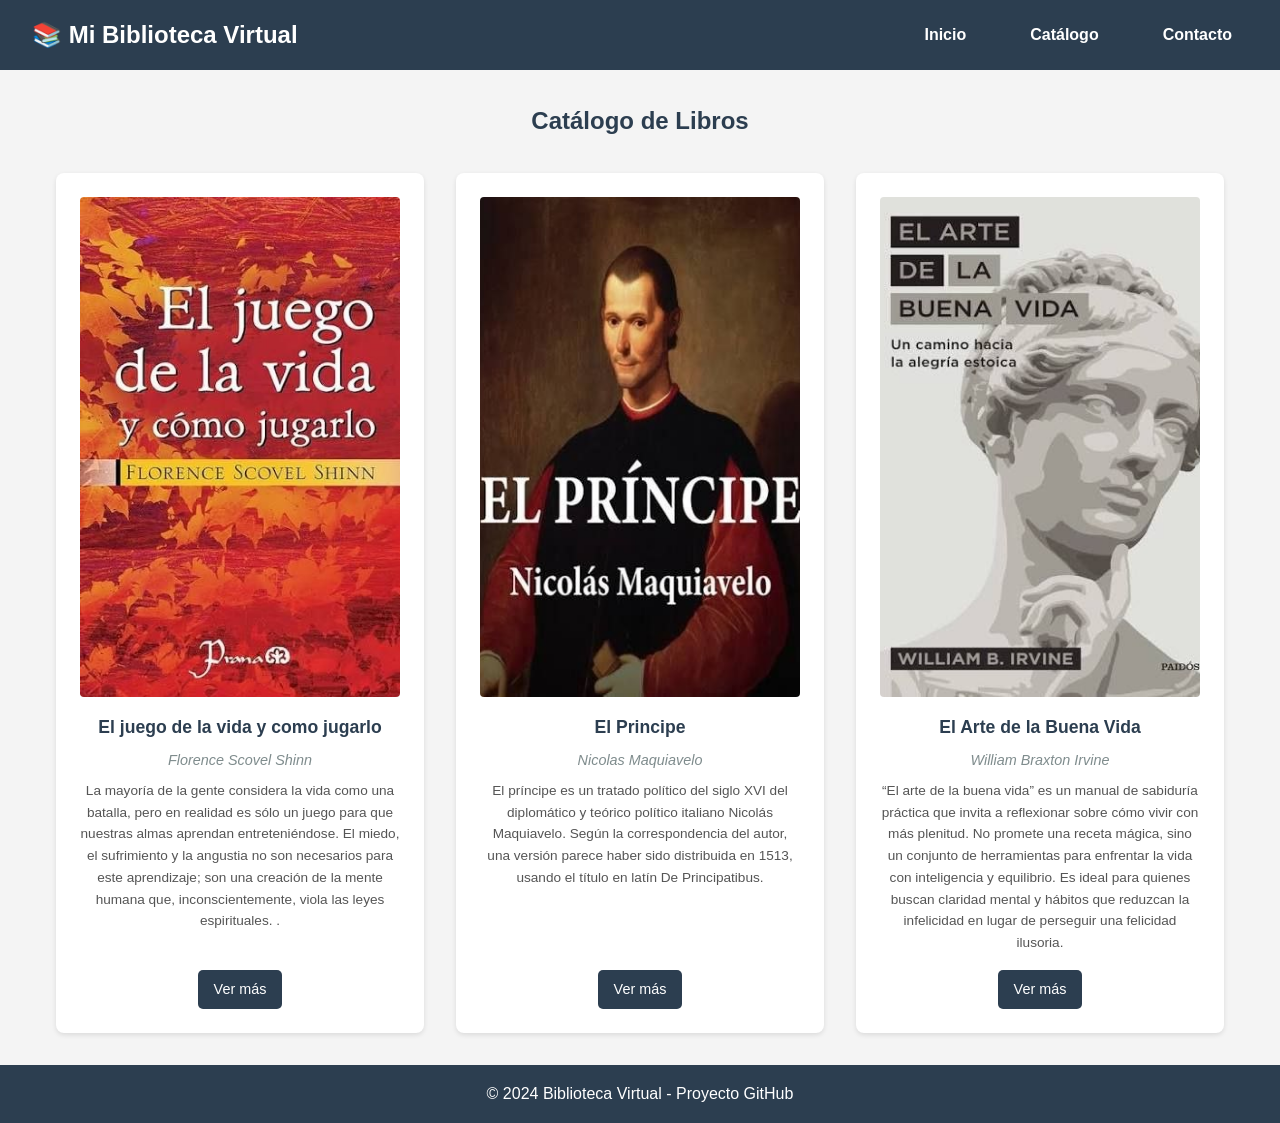
==== catalogo.html @ 231d5622 "Agregada pagina de catlogo con grid de libros y diseño responsive" ====
<!DOCTYPE html>
<html lang="es">
    <head>
        <meta charset="UTF-8">
        <meta name="viewport" content="width=device-width, initial-scale=1.0">
        <title>Catalogo - Bilbioteca Virtual</title>
        <link rel="stylesheet" href="catalogo-style.css">
    </head>
    <body>
        
        <header>
            <h1>📚 Mi Biblioteca Virtual</h1>
            <nav>
                <ul>
                    <li><a href="index.html">Inicio</a></li>
                    <li><a href="catalogo.html">Catálogo</a></li>
                    <li><a href="#">Contacto</a></li>
                </ul>
            </nav>
        </header>

        <main>
            <section id="estanteria">
                <h2>Catálogo de Libros</h2>
                
                <div class="grid-libros">
                    
                    <article class="libro">
                        <img src="img/libro1.jpg" alt="Portada de El juego de la vida">
                        <h3>El juego de la vida y como jugarlo</h3>
                        <p class="autor">Florence Scovel Shinn</p>
                        <p class="descripcion">La mayoría de la gente considera la vida como una batalla, pero en realidad es sólo un juego para que nuestras almas aprendan entreteniéndose. El miedo, el sufrimiento y la angustia no son necesarios para este aprendizaje; son una creación de la mente humana que, inconscientemente, viola las leyes espirituales. .</p>
                        <a href="#" class="btn">Ver más</a>
                    </article>

                    <article class="libro">
                        <img src="img/libro2.jpg" alt="Portada de El Principe">
                        <h3>El Principe</h3>
                        <p class="autor">Nicolas Maquiavelo</p>
                        <p class="descripcion">El príncipe es un tratado político del siglo XVI del diplomático y teórico político italiano Nicolás Maquiavelo. Según la correspondencia del autor, una versión parece haber sido distribuida en 1513, usando el título en latín De Principatibus.</p>
                        <a href="#" class="btn">Ver más</a>
                    </article>

                    <article class="libro">
                        <img src="img/libro3.jpg" alt="Portada de El Arte de la Buena Vida">
                        <h3>El Arte de la Buena Vida</h3>
                        <p class="autor">William Braxton Irvine</p>
                        <p class="descripcion">“El arte de la buena vida” es un manual de sabiduría práctica que invita a reflexionar sobre cómo vivir con más plenitud. No promete una receta mágica, sino un conjunto de herramientas para enfrentar la vida con inteligencia y equilibrio. Es ideal para quienes buscan claridad mental y hábitos que reduzcan la infelicidad en lugar de perseguir una felicidad ilusoria.</p>
                        <a href="#" class="btn">Ver más</a>
                    </article>

                </div>
            </section>
        </main>

        <footer>
            <p>&copy; 2024 Biblioteca Virtual - Proyecto GitHub</p>
        </footer>

    </body>
</html>
---- catalogo-style.css ----
* {
    margin: 0;
    padding: 0;
    box-sizing: border-box;
}

body {
    font-family: 'Segoe UI', Tahoma, Geneva, Verdana, sans-serif;
    line-height: 1.6;
    color: #333;
    background-color: #f4f4f4;
}

/* ========== HEADER Y NAV (Común a todas las páginas) ========== */
header {
    background-color: #2c3e50;
    color: white;
    padding: 1rem 2rem;
    display: flex;
    justify-content: space-between;
    align-items: center;
}

header h1 {
    font-size: 1.5rem;
}

nav ul {
    list-style: none;
    display: flex;
    justify-content: center;
    gap: 2rem;
    flex-wrap: wrap;
}

nav a {
    color: white;
    text-decoration: none;
    font-weight: bold;
    padding: 0.5rem 1rem;
    border-radius: 5px;
    transition: background-color 0.3s;
}

nav a:hover {
    background-color: #34495e;
}

/* ========== FOOTER (Común a todas las páginas) ========== */
footer {    background-color: #2c3e50;
    color: white;
    text-align: center;
    padding: 1rem;
    margin-top: 2rem;
}

/* ========== MAIN - PÁGINA DE INICIO ========== */
#bienvenida, #libros {
    background: white;
    padding: 2rem;
    margin-bottom: 2rem;
    border-radius: 8px;
    box-shadow: 0 2px 5px rgba(0,0,0,0.1);
}

#bienvenida h2, #libros h3 {
    color: #2c3e50;
    margin-bottom: 1rem;
}

/* ========== MAIN - PÁGINA DE CATÁLOGO ========== */
#estanteria {
    max-width: 1200px;
    margin: 2rem auto;
    padding: 0 1rem;
}

#estanteria h2 {
    text-align: center;
    margin-bottom: 2rem;
    color: #2c3e50;
}

.grid-libros {
    display: grid;
    grid-template-columns: repeat(3, 1fr);
    gap: 2rem;
}

.libro {
    display: flex;
    flex-direction: column;
    height: 100%;
    background: white;
    padding: 1.5rem;
    border-radius: 8px;
    box-shadow: 0 2px 5px rgba(0,0,0,0.1);
    text-align: center;
}

.libro img {
    width: 100%;    
    height: 500px;
    object-fit: cover;
    border-radius: 4px;
    margin-bottom: 1rem;
}

.libro h3 {
    color: #2c3e50;
    margin-bottom: 0.5rem;
    font-size: 1.1rem;
}

.libro .autor {
    color: #7f8c8d;
    font-style: italic;
    margin-bottom: 0.5rem;
    font-size: 0.9rem;
}

.libro .descripcion {
    font-size: 0.85rem;
    margin-bottom: 1rem;
    color: #555;
}

.btn {
    margin-top: auto;
    display: inline-block;
    background-color: #2c3e50;
    color: white;
    padding: 0.5rem 1rem;
    text-decoration: none;
    border-radius: 5px;
    transition: background-color 0.3s;
    font-size: 0.9rem;
    align-self: center;
}

.btn:hover {
    background-color: #34495e;
}

/* ========== RESPONSIVE ========== */
@media (max-width: 768px) {
    header {
        flex-direction: column;
        text-align: center;
    }

    header h1 {
        margin-bottom: 1rem;
    }
    .grid-libros {
        grid-template-columns: repeat(2, 1fr);
    }
}

@media (max-width: 480px) {
    .grid-libros {
        grid-template-columns: 1fr;
    }

    nav ul {
        gap: 1rem;
    }
}
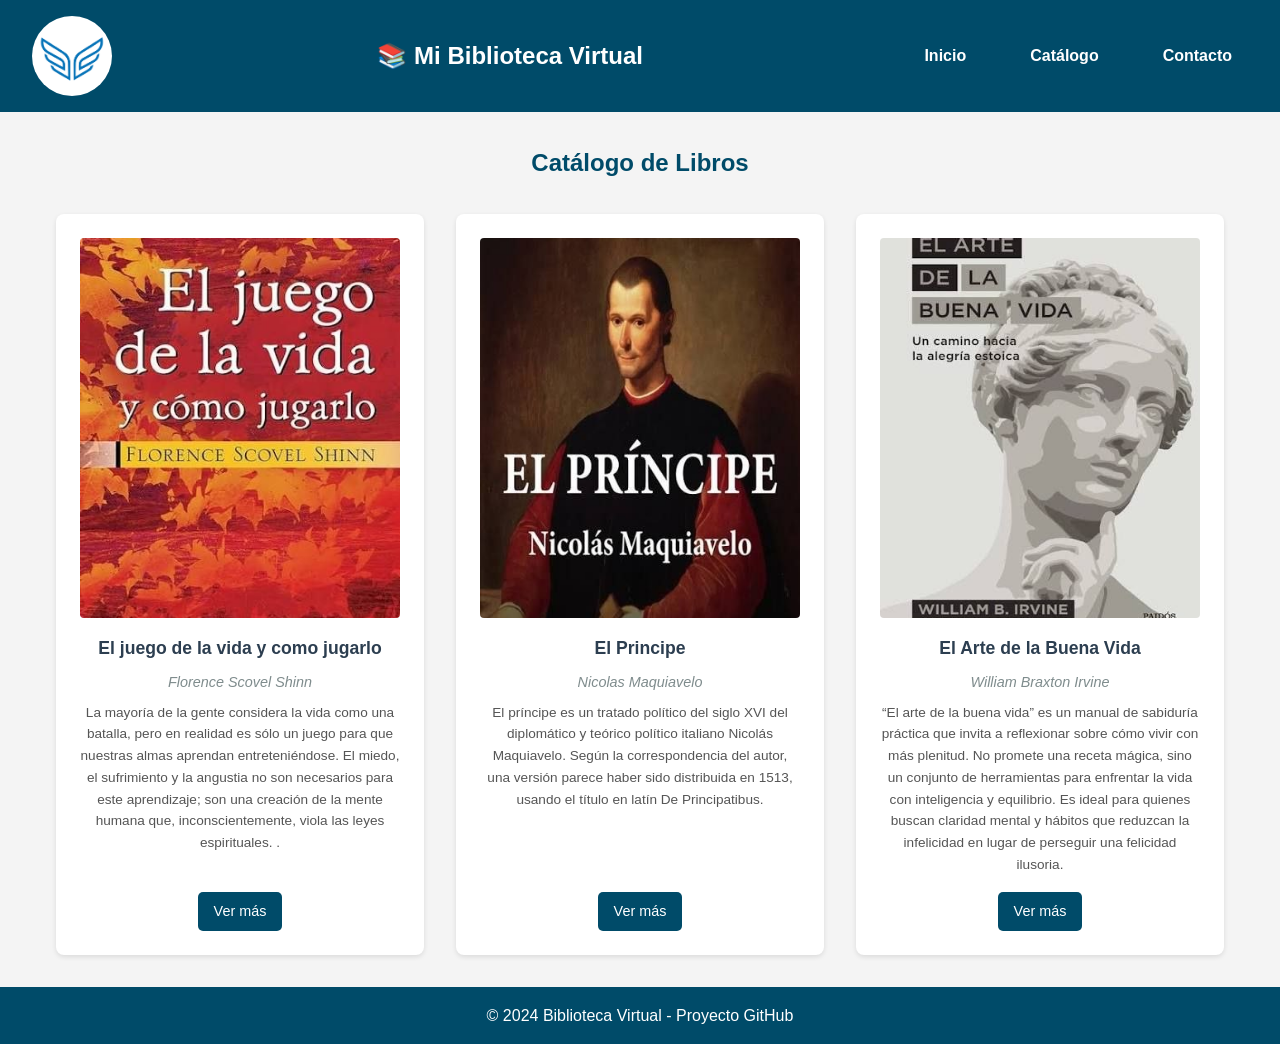
==== commit f8c1c8b1: "Estetica de la pagina actualizada" ====
--- a/catalogo.html
+++ b/catalogo.html
@@ -9,6 +9,7 @@
     <body>
         
         <header>
+            <img src="img/Paradisoft.png" alt="Logo Universidad">
             <h1>📚 Mi Biblioteca Virtual</h1>
             <nav>
                 <ul>
--- a/catalogo-style.css
+++ b/catalogo-style.css
@@ -13,7 +13,7 @@
 
 /* ========== HEADER Y NAV (Común a todas las páginas) ========== */
 header {
-    background-color: #2c3e50;
+    background-color: #004b69;
     color: white;
     padding: 1rem 2rem;
     display: flex;
@@ -24,6 +24,13 @@
 header h1 {
     font-size: 1.5rem;
 }
+
+header img{
+    height: 80px;
+    width: 80px;
+    border-radius: 40px;
+}
+
 
 nav ul {
     list-style: none;
@@ -43,11 +50,11 @@
 }
 
 nav a:hover {
-    background-color: #34495e;
+    background-color: #002e41;
 }
 
 /* ========== FOOTER (Común a todas las páginas) ========== */
-footer {    background-color: #2c3e50;
+footer {    background-color: #004b69;
     color: white;
     text-align: center;
     padding: 1rem;
@@ -64,7 +71,7 @@
 }
 
 #bienvenida h2, #libros h3 {
-    color: #2c3e50;
+    color: #004b69;
     margin-bottom: 1rem;
 }
 
@@ -78,7 +85,7 @@
 #estanteria h2 {
     text-align: center;
     margin-bottom: 2rem;
-    color: #2c3e50;
+    color: #004b69;
 }
 
 .grid-libros {
@@ -100,7 +107,7 @@
 
 .libro img {
     width: 100%;    
-    height: 500px;
+    height: 380px;
     object-fit: cover;
     border-radius: 4px;
     margin-bottom: 1rem;
@@ -128,7 +135,7 @@
 .btn {
     margin-top: auto;
     display: inline-block;
-    background-color: #2c3e50;
+    background-color: #004b69;
     color: white;
     padding: 0.5rem 1rem;
     text-decoration: none;
@@ -139,7 +146,7 @@
 }
 
 .btn:hover {
-    background-color: #34495e;
+    background-color: #002e41;
 }
 
 /* ========== RESPONSIVE ========== */
@@ -147,11 +154,42 @@
     header {
         flex-direction: column;
         text-align: center;
+        padding: 1rem;
+        gap: 1rem;
     }
 
     header h1 {
-        margin-bottom: 1rem;
-    }
+        margin-bottom: 0;
+        font-size: 1.3rem;
+    }
+
+    nav {
+        width: 100%;
+    }
+    
+    nav ul {
+        display: flex;
+        flex-direction: row;
+        align-items: center;
+        gap: 0.5rem;
+        list-style: none;
+        justify-content: center;
+        flex-wrap: wrap;
+        padding: 0;
+        margin: 0;
+    }
+
+    nav li {
+        display: inline-block;
+    }
+
+    nav a {
+        display: inline-block;
+        font-size: 0.9rem;
+        padding: 0.4rem 0.8rem;
+        white-space: nowrap;
+    }
+    
     .grid-libros {
         grid-template-columns: repeat(2, 1fr);
     }
@@ -162,7 +200,15 @@
         grid-template-columns: 1fr;
     }
 
+    header h1 {
+        font-size: 1.1rem;
+    }
+
     nav ul {
-        gap: 1rem;
+        gap: 0.3rem;
+    }
+    nav a {
+        font-size: 0.8rem;
+        padding: 0.3rem 0.5rem;
     }
 }
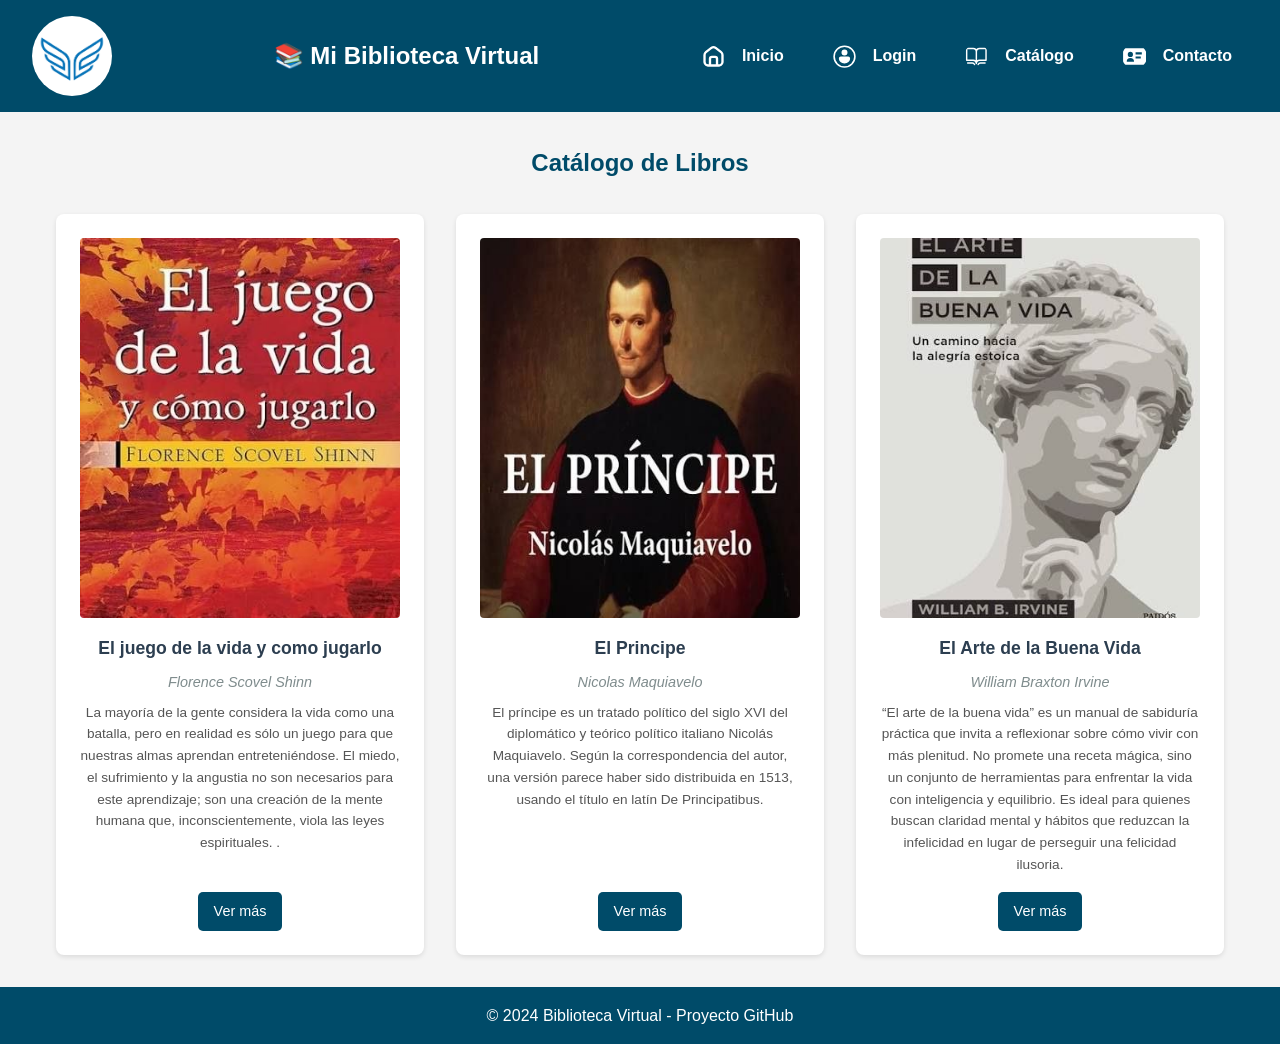
==== commit a38c16bf: "Actualizado login/registro e iconos nuevos con responsive" ====
--- a/catalogo.html
+++ b/catalogo.html
@@ -13,9 +13,22 @@
             <h1>📚 Mi Biblioteca Virtual</h1>
             <nav>
                 <ul>
-                    <li><a href="index.html">Inicio</a></li>
-                    <li><a href="catalogo.html">Catálogo</a></li>
-                    <li><a href="#">Contacto</a></li>
+                    <li>
+                        <img src="ico/home.svg" alt="inicio-icono">
+                        <a href="index.html">Inicio</a>
+                    </li>
+                    <li>
+                        <img src="ico/account2.svg" alt="login-icono">
+                        <a href="login.html">Login</a>
+                    </li>
+                    <li>
+                        <img src="ico/book.svg" alt="catalogo-icono">
+                        <a href="catalogo.html">Catálogo</a>
+                    </li>
+                    <li>
+                        <img src="ico/card.svg" alt="contacto-icono">
+                        <a href="#">Contacto</a>
+                    </li>
                 </ul>
             </nav>
         </header>
--- a/catalogo-style.css
+++ b/catalogo-style.css
@@ -38,6 +38,18 @@
     justify-content: center;
     gap: 2rem;
     flex-wrap: wrap;
+}
+
+
+nav li {
+    display: flex;
+    flex-direction: row;
+    align-items: center;
+}
+
+nav img {
+    width: 25px;
+    height: 25px;
 }
 
 nav a {
@@ -180,7 +192,14 @@
     }
 
     nav li {
-        display: inline-block;
+        display: flex;
+        flex-direction: row;
+        align-items: center;
+    }
+
+    nav img {
+        width: 15px;
+        height: 15px;
     }
 
     nav a {
@@ -207,6 +226,19 @@
     nav ul {
         gap: 0.3rem;
     }
+
+    nav li {
+        display: flex;
+        flex-direction: row;
+        align-items: center;
+    }
+
+    nav img {
+        width: 15px;
+        height: 15px;
+    }
+
+
     nav a {
         font-size: 0.8rem;
         padding: 0.3rem 0.5rem;
